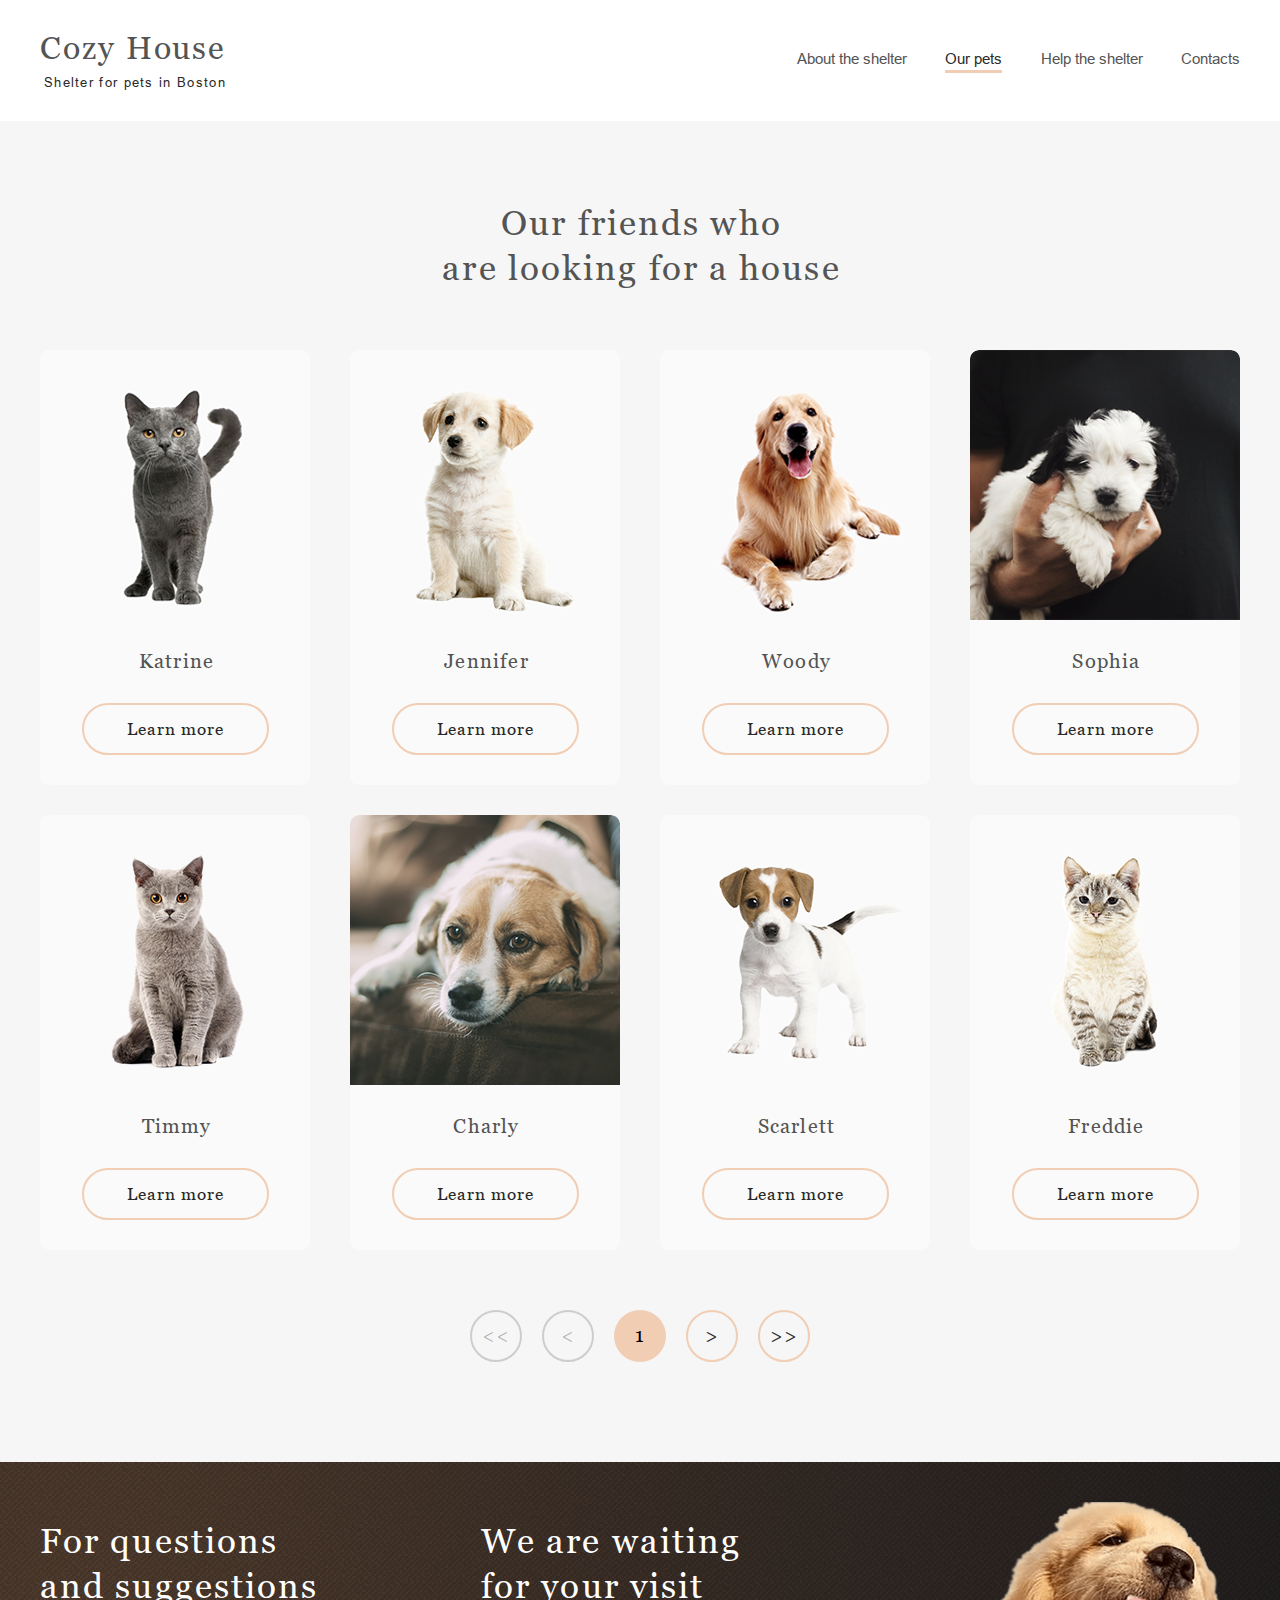
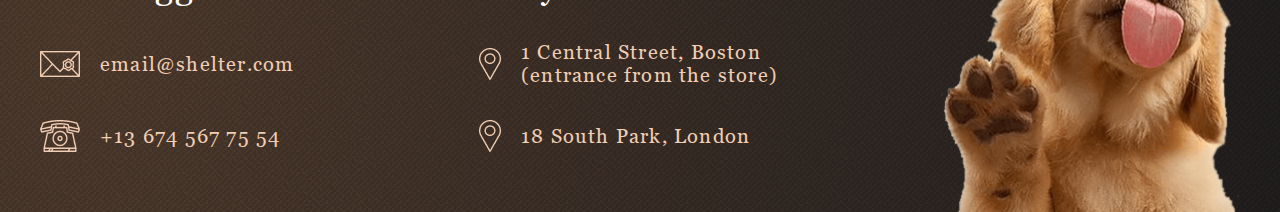
==== shelter/pages/pets/index.html @ de9f0072 "feat: add responsive styles for pets + pixel-perfect" ====
<!DOCTYPE html>
<html lang="en">
<head>
    <meta charset="UTF-8">    
    <meta name="viewport" content="width=device-width, initial-scale=1.0">
    <title>Cozy House</title>
    <link rel="stylesheet" href="reset.css">
    <link rel="stylesheet" href="style.css">
</head>
<body>    
    <header>
        <div class="logo" id="start-screen nonshow">
            <h1><a href="../main/index.html">Cozy House</a></h1>
            <div class="subtitle">Shelter for pets in Boston</div>
        </div>
        <nav id="navigation-bar" class="header-navigation">
            <div class="navigation-header">
                <div id="logo" class="logo nonshow" id="start-screen">
                    <h1><a href="../main/index.html">Cozy House</a></h1>
                    <div class="subtitle">Shelter for pets in Boston</div>
                </div>
                <div class="burger" onclick="burgerNavigation(this)">
                    <div class="line"></div>
                    <div class="line"></div>
                    <div class="line"></div>
                </div>
            </div>
            <ul id="navigation" class="navigation">
                <li><a href="../main/index.html">About the shelter</a></li>
                <li><a href="#our-pets" class="active">Our pets</a></li>
                <li><a href="../main/index.html#help">Help the shelter</a></li>
                <li><a href="#contacts">Contacts</a></li>
            </ul>
        </nav>
    </header>
    <main>
        <h2>Our friends who <br>are looking for a house</h2>
        <div class="pets-conteiner">
            <div class="cards-container">
                <figure class="card">
                    <img src="../../assets/images/pets/pets-katrine.png" alt="katrine">
                    <figcaption>Katrine</figcaption>
                    <button class="button_secondary">Learn more</button>
                </figure>
                <figure class="card">
                    <img src="../../assets/images/pets/pets-jennifer.png" alt="jennifer">
                    <figcaption>Jennifer</figcaption>
                    <button class="button_secondary">Learn more</button>
                </figure>
                <figure class="card">
                    <img src="../../assets/images/pets/pets-woody.png" alt="woody">
                    <figcaption>Woody</figcaption>
                    <button class="button_secondary">Learn more</button>
                </figure>
                <figure class="card">
                    <img src="../../assets/images/pets/pets-sophia.png" alt="sophia">
                    <figcaption>Sophia</figcaption>
                    <button class="button_secondary">Learn more</button>
                </figure>
                <figure class="card">
                    <img src="../../assets/images/pets/pets-timmy.png" alt="timmy">
                    <figcaption>Timmy</figcaption>
                    <button class="button_secondary">Learn more</button>
                </figure>
                <figure class="card">
                    <img src="../../assets/images/pets/pets-charly.png" alt="charly">
                    <figcaption>Charly</figcaption>
                    <button class="button_secondary">Learn more</button>
                </figure>
                <figure class="card">
                    <img src="../../assets/images/pets/pets-scarlet.png" alt="scarlett">
                    <figcaption>Scarlett</figcaption>
                    <button class="button_secondary">Learn more</button>
                </figure>
                <figure class="card">
                    <img src="../../assets/images/pets/pets-freddie.png" alt="freddie">
                    <figcaption>Freddie</figcaption>
                    <button class="button_secondary">Learn more</button>
                </figure>
            </div>
            <nav class="pets-navigation">
                <button class="button_navigator_inactive" disabled>&lt;&lt;</button>
                <button class="button_navigator_inactive" disabled>&lt;</button>
                <button class="button_navigator_active" >1</button>
                <button class="button_navigator">&gt;</button>
                <button class="button_navigator">&gt;&gt;</button>
            </nav>

        </div>      
    </main>
    <footer>
        <div class="footer-content" id="contacts">
            <div class="footer-content-info">
                <section class="contacts">
                    <h3>For questions and suggestions</h3>
                    <div><a href="mailto:insertemailhere@xyz.com" class="mail">
                            <img src="../../assets/icons/icon-email.png" alt="email">
                            <p>email@shelter.com</p>
                        </a>
                    </div>
                    <div><a href="tel: +136745677554" class="phone">
                            <img src="../../assets/icons/icon-phone.png" alt="phone">
                            <p>+13 674 567 75 54</p>
                        </a>
                    </div>
                </section>
                <section class="location">
                    <h3>We are waiting for your visit</h3>
                    <div><a href="https://www.google.com/maps/place/1+Central+St,
                                        +Boston,+MA+02109,+%D0%A1%D0%A8%D0%90/@42.3585519,-71.056915,
                                        17z/data=!3m1!4b1!4m5!3m4!1s0x89e370868bc2ce7b:0x82fa7db94f5fea9e!8m2!3d42.
                                        3585519!4d-71.0547263" class="boston" target="_blank">
                            <img src="../../assets/icons/icon-marker.png" alt="boston">
                            <p>1 Central Street, Boston (entrance from the store)</p>
                        </a>
                    </div>
                    <div><a href="https://www.google.com/maps/place/South+Park+Court,+18+S+Park+Rd,
                                        +London+SW19+8TD,+%D0%92%D0%B5%D0%BB%D0%B8%D0%BA%D0%BE%D0%B1%D1%80%D0%B8%D1
                                        %82%D0%B0%D0%BD%D0%B8%D1%8F/@51.4202685,-0.2023686,17z/data=!3m1!4b1!4m5!
                                        3m4!1s0x487608baa7401b31:0x18e66d9fcd2f7d77!8m2!3d51.4202685!4d-0.2001799"
                            class="london" target="_blank">
                            <img src="../../assets/icons/icon-marker.png" alt="phone">
                            <p>18 South Park, London</p>
                        </a>
                    </div>
                </section>
            </div>
            <img class="footer-dog" src="../../assets/images/footer-puppy.png" alt="footer-puppy">
        </div>
    </footer>
    <script src="../main/script.js"></script>
</body>
</html>
---- shelter/pages/pets/style.css ----
@font-face {
  font-family: Arial;
  src: url(../../assets/fonts/arial.woff), format("woff");
  font-style: normal;
}
@font-face {
  font-family: Georgia;
  src: url(../../assets/fonts/georgia.woff), format("woff");
  font-style: normal;
}
html {
  height: 100%;
}

body {
  max-width: 1280px;
  margin: 0 auto;
  height: 100%;
}

header {
  height: 120px;
  width: 1280px;
  padding: 29px 40px 32px;
  display: flex;
  position: fixed;
  background: white;
  margin: 0 auto;
  width: 1200px;
  height: 60px;
}
header .burger {
  display: none;
}

.header-content {
  height: 60px;
  display: flex;
  margin: 0 auto;
  width: 1200px;
  align-items: center;
}

.logo {
  padding-top: 2px;
  padding-right: 47.1%;
  width: 16%;
}

h1 a {
  font: 400 2em "Georgia";
  line-height: 110%;
  letter-spacing: 0.06em;
  text-decoration: none;
  color: #545454;
}
h1 a:hover {
  color: #f1cdb3;
}

.subtitle {
  font: 400 0.815em "Arial";
  line-height: 15px;
  letter-spacing: 0.1em;
  padding: 0.7em 0 0px 0.3em;
  color: #292929;
}

nav.header-navigation {
  width: 27.7em;
  padding-top: 1.8%;
}
nav.header-navigation ul {
  display: flex;
  list-style-type: none;
  justify-content: space-between;
  font: 400 15px "Arial";
  line-height: 1;
  letter-spacing: 1;
  padding: 0;
}
nav.header-navigation a {
  color: #545454;
  text-decoration: none;
}
nav.header-navigation a:hover {
  color: #292929;
}
nav.header-navigation a.active {
  color: #292929;
  border-bottom: 3px #f1cdb3 solid;
  padding-bottom: 3px;
}

main {
  padding-top: 7.5em;
  background: #f6f6f6;
  text-align: center;
}

h2 {
  padding: 2.31em 0 1.7em;
  color: #545454;
  font: 400 2.189em "Georgia";
  line-height: 130%;
  letter-spacing: 0.06em;
  margin: 0 auto;
  width: 1200px;
  padding-left: 3px;
  line-height: 1.28;
}

.pets-conteiner {
  margin: 0 auto;
  width: 1200px;
}

.cards-container {
  flex-wrap: wrap;
  display: flex;
  gap: 30px 40px;
}
.cards-container .card {
  height: 435px;
  width: 270px;
  background-color: #fafafa;
  border-radius: 9px;
}
.cards-container .card:hover {
  background-color: white;
  cursor: pointer;
  box-shadow: 0px 2px 35px 14px rgba(13, 13, 13, 0.04);
}
.cards-container .card:hover button {
  background-color: #fddcc4;
  border: none;
  cursor: pointer;
}
.cards-container .card figcaption {
  color: #545454;
  margin: 26px 0 30px 3px;
  font: 400 20px "Georgia";
  line-height: 23px;
  letter-spacing: 0.06em;
}
.cards-container .card img {
  border-radius: 9px 9px 0px 0px;
}
.cards-container .card .button_secondary {
  color: #292929;
  align-items: center;
  border-radius: 100px;
  background-color: #fafafa;
  border: 2px solid #f1cdb3;
  width: 187px;
  height: 52px;
  font: 400 17px "Georgia";
  line-height: 130%;
  letter-spacing: 0.06em;
  background-color: #fafafa;
  margin-bottom: 30px;
  padding: 0 0 1px 1px;
}

.pets-navigation {
  padding: 3.73em 0 6.25em;
  margin: 0 auto;
  width: 1200px;
  width: 340px;
  display: flex;
  justify-content: space-between;
}
.pets-navigation button {
  background: #f6f6f6;
  border-radius: 100px;
  width: 52px;
  height: 52px;
  font: 400 20px "Georgia";
  line-height: 115%;
  letter-spacing: 0.06em;
}
.pets-navigation .button_navigator_inactive {
  border: 2px solid #cdcdcd;
}
.pets-navigation .button_navigator_active {
  background: #f1cdb3;
  border: none;
}
.pets-navigation .button_navigator {
  border: 2px solid #f1cdb3;
  color: #292929;
  cursor: pointer;
}
.pets-navigation .button_navigator:hover {
  background: #fddcc4;
  border: none;
}

footer {
  background: url(../../assets/images/noise_transparent@2x.png), radial-gradient(110.67% 538.64% at 5.73% 50%, #513d2f 0%, #1a1a1c 100%), #211f20;
  padding-top: 40px;
  box-sizing: border-box;
}

.footer-content {
  display: flex;
  margin: 0 auto;
  width: 1200px;
  justify-content: space-between;
}

.footer-content-info {
  width: 60%;
  display: flex;
  justify-content: space-between;
}

.contacts,
.location {
  width: 279px;
}
.contacts h3,
.location h3 {
  font: 400 35px "Georgia";
  line-height: 130%;
  letter-spacing: 0.06em;
  color: white;
  padding-top: 17px;
  line-height: 1.28;
}
.contacts a,
.location a {
  font: 400 20px "Georgia";
  line-height: 115%;
  letter-spacing: 0.06em;
  color: #f1cdb3;
  display: flex;
  padding-top: 40px;
  width: 251px;
  height: 32px;
  align-items: center;
  text-decoration: none;
}
.contacts .boston,
.contacts .london,
.location .boston,
.location .london {
  width: 305px;
}
.contacts img,
.location img {
  margin-right: 20px;
}

.location {
  margin-left: -20px;
}
.location div {
  margin-left: -2px;
}

/*********************************************************************************
******************************************media***********************************

**************768px************/
@media (min-width: 768px) and (max-width: 1279px) {
  body {
    width: 100%;
    max-width: 1279px;
  }

  header {
    padding: 29px 30px 32px;
    justify-content: space-between;
    width: 100%;
    height: 120px;
    box-sizing: border-box;
  }

  .logo {
    width: 187px;
    padding-right: 0;
  }

  nav.header-navigation {
    width: 62.7%;
    padding-top: 22px;
  }

  .start-screen-content {
    display: block;
    width: 100%;
    text-align: right;
    box-sizing: border-box;
  }
  .start-screen-content .start-screen-content-box {
    text-align: center;
  }
  .start-screen-content .start-screen-content-w768 {
    text-align: left;
  }
  .start-screen-content div {
    width: 460px;
    margin: 0 auto;
    padding: 0;
    text-align: center;
  }
  .start-screen-content img {
    width: 72.5vw;
    margin: 0 0 -5px 0;
    padding: 0 4% 0 0;
  }
  .start-screen-content button.make-a-friend {
    width: 207px;
    height: 52px;
    margin-bottom: 100px;
  }

  .start-screen-content-w768 {
    text-align: left;
  }

  main {
    padding-top: 120px;
    width: 100%;
  }
  main h2 {
    padding: 81px 0 0 1px;
    font-size: 35px;
    width: 100%;
    box-sizing: border-box;
  }

  .pets-conteiner {
    width: 100%;
  }

  .cards-container {
    flex-wrap: wrap;
    display: flex;
    width: 580px;
    justify-content: space-evenly;
    height: 1395px;
    padding-top: 29px;
    overflow: hidden;
    margin: 0 auto;
    gap: 0;
    justify-content: space-between;
  }
  .cards-container .card {
    margin-bottom: 30px;
  }

  .pets-navigation {
    padding: 10px 0 76px;
  }

  /*****************footer**************/
  footer {
    padding-top: 14px;
  }

  .footer-content {
    width: 100%;
    display: block;
    text-align: center;
  }

  .footer-content-info {
    margin: 0 auto;
    width: 640px;
    display: flex;
    justify-content: space-between;
    text-align: left;
  }

  .contacts,
.location {
    width: 300px;
  }

  .footer-dog {
    width: 39%;
    margin: 65px 0 -4px;
  }
}
/*******************************320px***********************/
@media (max-width: 767px) {
  /***************heder*************/
  body {
    width: 100%;
  }

  header {
    justify-content: space-between;
    height: 120px;
    width: 100%;
    max-width: 767px;
    box-sizing: border-box;
    padding: 30px 50px 30px 3%;
  }
  header .burger {
    display: block;
    transition: 0.5s;
    margin: 6px 0px 0 -5px;
  }
  header .line {
    border-bottom: 2px solid black;
    height: 10px;
    width: 30px;
    box-sizing: border-box;
  }
  header .logo {
    width: 186px;
    padding-right: 0;
  }
  header .header-navigation {
    width: 31px;
  }
  header .header-navigation .navigation {
    flex-direction: column;
    display: none;
  }

  .start-screen-content {
    display: block;
    width: auto;
    text-align: right;
    box-sizing: border-box;
    margin: 0 6%;
  }
  .start-screen-content .start-screen-content-box {
    text-align: center;
    width: auto;
  }
  .start-screen-content .start-screen-content-w768 {
    text-align: center;
    width: auto;
  }
  .start-screen-content .start-screen-content-w768 p {
    width: auto;
    max-width: 460px;
    min-width: 300px;
    margin: 42px auto;
  }
  .start-screen-content .start-screen-content-w768 h2 {
    font-size: 25px;
    width: 205px;
    margin: 0 auto;
  }
  .start-screen-content div {
    width: 460px;
    margin: 0 auto;
    padding: 0;
    text-align: center;
  }
  .start-screen-content img {
    width: 72.5vw;
    margin: 0 0 -5px 0;
    padding: 0 4% 0 0;
  }
  .start-screen-content button.make-a-friend {
    width: 207px;
    height: 52px;
    margin-bottom: 100px;
  }

  .start-screen-content-w768 {
    text-align: center;
  }

  main {
    padding-top: 120px;
    width: 100%;
  }

  h2 {
    padding: 42px 0 0 0;
    font-size: 35px;
    width: 100%;
    font-size: 25px;
  }

  .pets-conteiner {
    width: 100%;
  }

  .cards-container {
    flex-wrap: wrap;
    display: flex;
    min-width: 300px;
    max-width: 500px;
    justify-content: space-evenly;
    height: 1395px;
    padding-top: 30px;
    overflow: hidden;
    margin: 0 auto;
    padding-top: 42px;
    gap: 0;
  }
  .cards-container .card {
    margin-bottom: 30px;
  }

  .pets-navigation {
    padding: 12px 0 42px;
    width: 300px;
  }

  /*****************footer**************/
  footer {
    padding-top: 30px;
  }

  .footer-content {
    width: auto;
    display: block;
    text-align: center;
  }

  .footer-content-info {
    width: auto;
    margin: 0 auto;
    display: flex;
    flex-direction: column;
    text-align: left;
    padding: 0px 3.6%;
  }

  .contacts,
.location {
    width: auto;
    margin: 0 auto 40px;
  }
  .contacts a,
.location a {
    margin: 0 auto;
  }
  .contacts h3,
.location h3 {
    font-size: 25px;
    text-align: center;
    padding: 0;
    width: auto;
  }

  .contacts .phone img {
    padding-left: 5px;
  }

  .location h3 {
    width: 97%;
    padding-left: 2px;
  }

  .location a {
    padding-top: 46px;
  }

  .footer-dog {
    width: 82%;
    margin-bottom: -4px;
    max-width: 300px;
  }
}
/*********************************************************/
.header-navigation ul.nonshow,
.header-navigation div.nonshow {
  display: none;
}

header .change {
  background-color: #292929;
  width: 320px;
  height: 823px;
  position: absolute;
  top: 0px;
  right: 0px;
  padding: 0;
}
header .change .navigation-header {
  display: flex;
  justify-content: space-between;
  margin: 31px 54px 158px 10px;
}
header .change .navigation-header .subtitle {
  color: white;
}
header .change .navigation-header a {
  color: #f1cdb3;
}
header .change .navigation-header a:hover {
  color: #fafafa;
}
header .change .burger {
  margin: -4px 14px 0 0;
  transition: 0.5s;
}
header .change .burger .line {
  border-bottom: 2px solid #f1cdb3;
}
header .change ul li {
  font: 400 32px "Arial";
  line-height: 160%;
  letter-spacing: 0;
  margin: 0 auto 40px;
  text-align: center;
}
header .change ul li a {
  color: #cdcdcd;
}
header .change ul li a:hover {
  color: #fafafa;
}
header .change ul li .active {
  color: #fafafa;
}

.rotate {
  transform: rotate(90deg);
}

/*# sourceMappingURL=style.css.map */
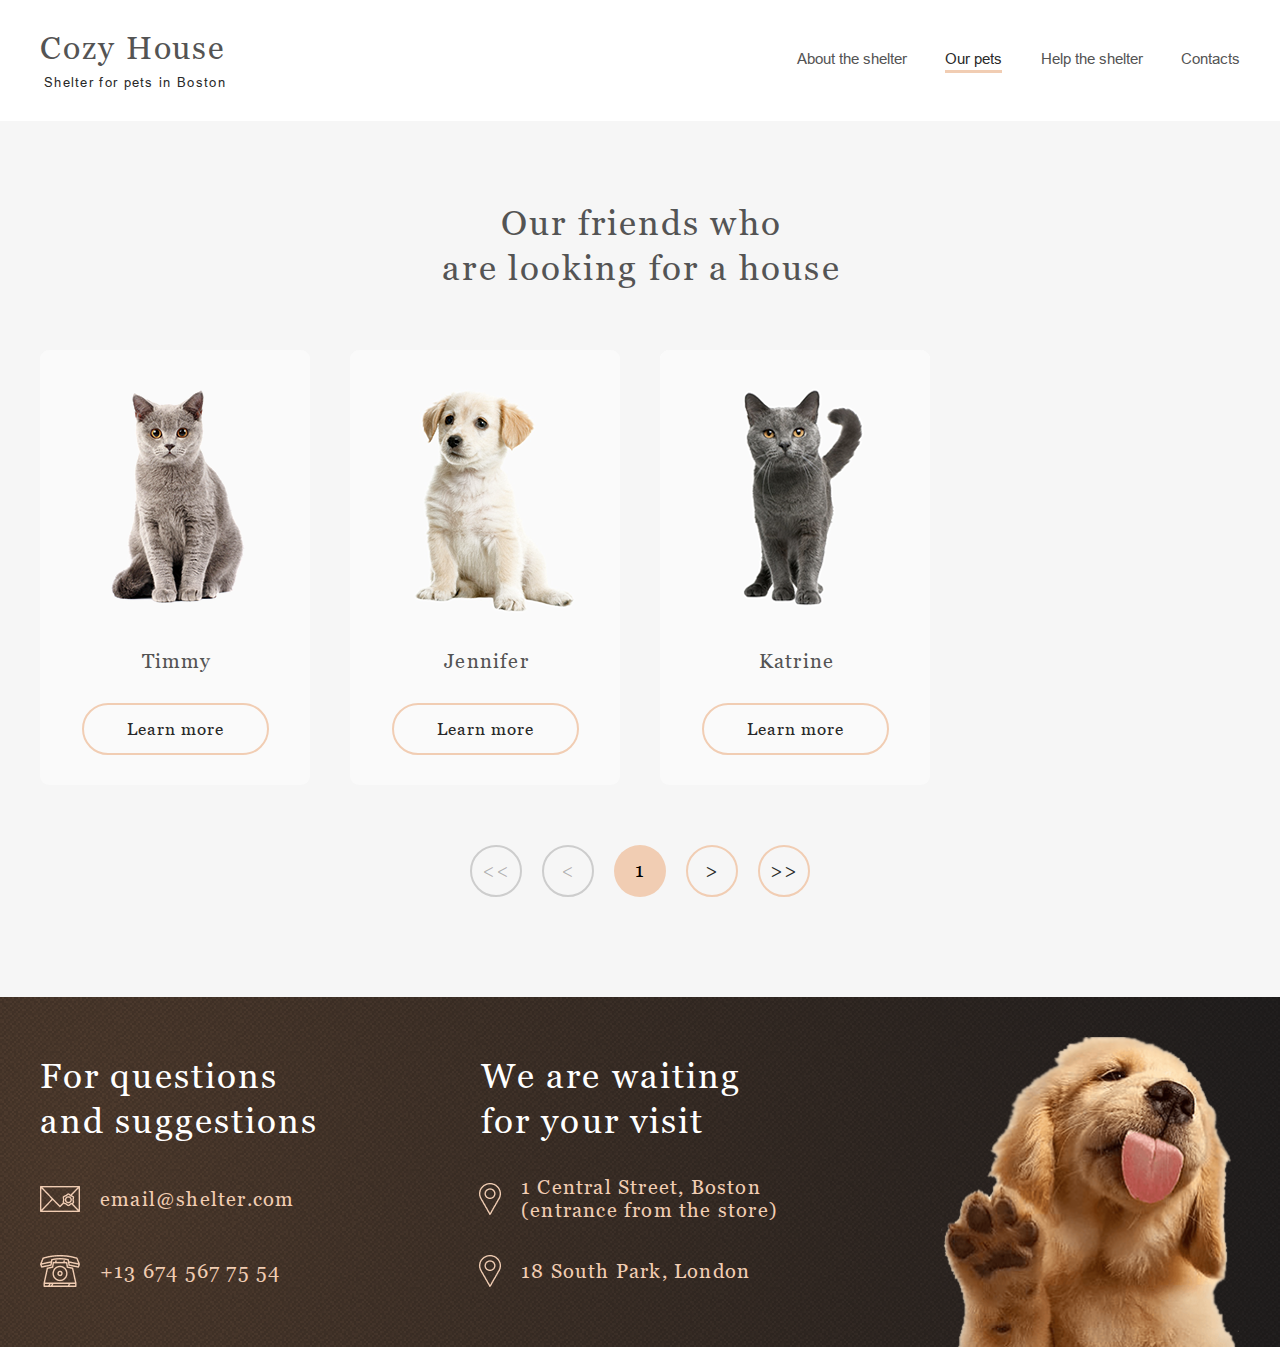
==== commit 41934198: "feat: popup in pets + add cards structure" ====
--- a/shelter/pages/pets/index.html
+++ b/shelter/pages/pets/index.html
@@ -7,127 +7,156 @@
     <link rel="stylesheet" href="reset.css">
     <link rel="stylesheet" href="style.css">
 </head>
-<body>    
-    <header>
-        <div class="logo" id="start-screen nonshow">
-            <h1><a href="../main/index.html">Cozy House</a></h1>
-            <div class="subtitle">Shelter for pets in Boston</div>
-        </div>
-        <nav id="navigation-bar" class="header-navigation">
-            <div class="navigation-header">
-                <div id="logo" class="logo nonshow" id="start-screen">
-                    <h1><a href="../main/index.html">Cozy House</a></h1>
-                    <div class="subtitle">Shelter for pets in Boston</div>
+<body>   
+    <div class="wrapper">
+        <header>
+            <div class="logo" id="start-screen nonshow">
+                <h1><a href="../main/index.html">Cozy House</a></h1>
+                <div class="subtitle">Shelter for pets in Boston</div>
+            </div>
+            <div class="burger" onclick="burgerNavigation(this)" id="burger">
+                <div class="line"></div>
+                <div class="line"></div>
+                <div class="line"></div>
+            </div>
+            <nav id="navigation-bar" class="header-navigation">
+                <div class="navigation-header">
+                    <div id="logo" class="logo nonshow" id="start-screen">
+                        <h1><a href="#start-screen">Cozy House</a></h1>
+                        <div class="subtitle">Shelter for pets in Boston</div>
+                    </div>
                 </div>
-                <div class="burger" onclick="burgerNavigation(this)">
-                    <div class="line"></div>
-                    <div class="line"></div>
-                    <div class="line"></div>
+                <ul id="navigation" class="navigation">
+                    <li><a href="../main/index.html">About the shelter</a></li>
+                    <li><a href="#our-pets" class="active" id="ourPets">Our pets</a></li>
+                    <li><a href="../main/index.html#help" id="helpNav">Help the shelter</a></li>
+                    <li><a href="#contacts" id="contactsNav">Contacts</a></li>
+                </ul>
+            </nav>
+        </header>
+        <main>
+            <h2>Our friends who <br>are looking for a house</h2>
+            <div class="pets-conteiner">
+                <div class="cards-container" id="cards">
+                    <!-- <figure class="card">
+                        <img src="../../assets/images/pets/pets-katrine.png" alt="katrine">
+                        <figcaption>Katrine</figcaption>
+                        <button class="button_secondary">Learn more</button>
+                    </figure>
+                    <figure class="card">
+                        <img src="../../assets/images/pets/pets-jennifer.png" alt="jennifer">
+                        <figcaption>Jennifer</figcaption>
+                        <button class="button_secondary">Learn more</button>
+                    </figure>
+                    <figure class="card">
+                        <img src="../../assets/images/pets/pets-woody.png" alt="woody">
+                        <figcaption>Woody</figcaption>
+                        <button class="button_secondary">Learn more</button>
+                    </figure>
+                    <figure class="card">
+                        <img src="../../assets/images/pets/pets-sophia.png" alt="sophia">
+                        <figcaption>Sophia</figcaption>
+                        <button class="button_secondary">Learn more</button>
+                    </figure>
+                    <figure class="card">
+                        <img src="../../assets/images/pets/pets-timmy.png" alt="timmy">
+                        <figcaption>Timmy</figcaption>
+                        <button class="button_secondary">Learn more</button>
+                    </figure>
+                    <figure class="card">
+                        <img src="../../assets/images/pets/pets-charly.png" alt="charly">
+                        <figcaption>Charly</figcaption>
+                        <button class="button_secondary">Learn more</button>
+                    </figure>
+                    <figure class="card">
+                        <img src="../../assets/images/pets/pets-scarlet.png" alt="scarlett">
+                        <figcaption>Scarlett</figcaption>
+                        <button class="button_secondary">Learn more</button>
+                    </figure>
+                    <figure class="card">
+                        <img src="../../assets/images/pets/pets-freddie.png" alt="freddie">
+                        <figcaption>Freddie</figcaption>
+                        <button class="button_secondary">Learn more</button>
+                    </figure> -->
+                </div>
+                <nav class="pets-navigation">
+                    <button class="button_navigator_inactive" disabled>&lt;&lt;</button>
+                    <button class="button_navigator_inactive" disabled>&lt;</button>
+                    <button class="button_navigator_active">1</button>
+                    <button class="button_navigator">&gt;</button>
+                    <button class="button_navigator">&gt;&gt;</button>
+                </nav>        
+            </div>
+        </main>
+        <footer>
+            <div class="footer-content" id="contacts">
+                <div class="footer-content-info">
+                    <section class="contacts">
+                        <h3>For questions and suggestions</h3>
+                        <div><a href="mailto:insertemailhere@xyz.com" class="mail">
+                                <img src="../../assets/icons/icon-email.png" alt="email">
+                                <p>email@shelter.com</p>
+                            </a>
+                        </div>
+                        <div><a href="tel: +136745677554" class="phone">
+                                <img src="../../assets/icons/icon-phone.png" alt="phone">
+                                <p>+13 674 567 75 54</p>
+                            </a>
+                        </div>
+                    </section>
+                    <section class="location">
+                        <h3>We are waiting for your visit</h3>
+                        <div><a href="https://www.google.com/maps/place/1+Central+St,
+                                                +Boston,+MA+02109,+%D0%A1%D0%A8%D0%90/@42.3585519,-71.056915,
+                                                17z/data=!3m1!4b1!4m5!3m4!1s0x89e370868bc2ce7b:0x82fa7db94f5fea9e!8m2!3d42.
+                                                3585519!4d-71.0547263" class="boston" target="_blank">
+                                <img src="../../assets/icons/icon-marker.png" alt="boston">
+                                <p>1 Central Street, Boston (entrance from the store)</p>
+                            </a>
+                        </div>
+                        <div><a href="https://www.google.com/maps/place/South+Park+Court,+18+S+Park+Rd,
+                                                +London+SW19+8TD,+%D0%92%D0%B5%D0%BB%D0%B8%D0%BA%D0%BE%D0%B1%D1%80%D0%B8%D1
+                                                %82%D0%B0%D0%BD%D0%B8%D1%8F/@51.4202685,-0.2023686,17z/data=!3m1!4b1!4m5!
+                                                3m4!1s0x487608baa7401b31:0x18e66d9fcd2f7d77!8m2!3d51.4202685!4d-0.2001799"
+                                class="london" target="_blank">
+                                <img src="../../assets/icons/icon-marker.png" alt="phone">
+                                <p>18 South Park, London</p>
+                            </a>
+                        </div>
+                    </section>
+                </div>
+                <img class="footer-dog" src="../../assets/images/footer-puppy.png" alt="footer-puppy">
+            </div>
+        </footer>
+        <div class="popup-background nonshow" id="popup-background"></div>
+        <div id="popap" class="popap nonshow">
+            <div class="popap-body">
+                <button class="close-popap" type="button" id="close-popap"><img src="../../assets/icons/close.png"
+                        alt="x"></button>
+                <div class="popap-content" id="popap-content">
+                    <img src="../../assets/images/pets/pets-jennifer.png" alt="charly">
+                    <div class="popap-pets-content">
+                        <h3>Jennifer</h3>
+                        <h4><span class="type">Dog</span> - <span class="breed"> - Labrador</span></h4>
+                        <p>Jennifer is a sweet 2 months old Labrador that is patiently
+                            waiting to find a new forever home. This girl really enjoys
+                            being able to go outside to run and play, but won't hesitate to
+                            play up a storm in the house if she has all of her
+                            favorite toys.</p>
+                        <ul class="pets-discriptions">
+                            <li><span><b>Age:</b> <span class="age">2 months</span></span></li>
+                            <li><span><b>Inoculations:</b> <span class="inoculations">none</span></span></li>
+                            <li><span><b>Diseases:</b> <span class="diseases">none</span></span></li>
+                            <li><span><b>Parasites:</b> <span class="parasites">none</span></span></li>
+                        </ul>
+                    </div>
                 </div>
             </div>
-            <ul id="navigation" class="navigation">
-                <li><a href="../main/index.html">About the shelter</a></li>
-                <li><a href="#our-pets" class="active">Our pets</a></li>
-                <li><a href="../main/index.html#help">Help the shelter</a></li>
-                <li><a href="#contacts">Contacts</a></li>
-            </ul>
-        </nav>
-    </header>
-    <main>
-        <h2>Our friends who <br>are looking for a house</h2>
-        <div class="pets-conteiner">
-            <div class="cards-container">
-                <figure class="card">
-                    <img src="../../assets/images/pets/pets-katrine.png" alt="katrine">
-                    <figcaption>Katrine</figcaption>
-                    <button class="button_secondary">Learn more</button>
-                </figure>
-                <figure class="card">
-                    <img src="../../assets/images/pets/pets-jennifer.png" alt="jennifer">
-                    <figcaption>Jennifer</figcaption>
-                    <button class="button_secondary">Learn more</button>
-                </figure>
-                <figure class="card">
-                    <img src="../../assets/images/pets/pets-woody.png" alt="woody">
-                    <figcaption>Woody</figcaption>
-                    <button class="button_secondary">Learn more</button>
-                </figure>
-                <figure class="card">
-                    <img src="../../assets/images/pets/pets-sophia.png" alt="sophia">
-                    <figcaption>Sophia</figcaption>
-                    <button class="button_secondary">Learn more</button>
-                </figure>
-                <figure class="card">
-                    <img src="../../assets/images/pets/pets-timmy.png" alt="timmy">
-                    <figcaption>Timmy</figcaption>
-                    <button class="button_secondary">Learn more</button>
-                </figure>
-                <figure class="card">
-                    <img src="../../assets/images/pets/pets-charly.png" alt="charly">
-                    <figcaption>Charly</figcaption>
-                    <button class="button_secondary">Learn more</button>
-                </figure>
-                <figure class="card">
-                    <img src="../../assets/images/pets/pets-scarlet.png" alt="scarlett">
-                    <figcaption>Scarlett</figcaption>
-                    <button class="button_secondary">Learn more</button>
-                </figure>
-                <figure class="card">
-                    <img src="../../assets/images/pets/pets-freddie.png" alt="freddie">
-                    <figcaption>Freddie</figcaption>
-                    <button class="button_secondary">Learn more</button>
-                </figure>
-            </div>
-            <nav class="pets-navigation">
-                <button class="button_navigator_inactive" disabled>&lt;&lt;</button>
-                <button class="button_navigator_inactive" disabled>&lt;</button>
-                <button class="button_navigator_active" >1</button>
-                <button class="button_navigator">&gt;</button>
-                <button class="button_navigator">&gt;&gt;</button>
-            </nav>
-
-        </div>      
-    </main>
-    <footer>
-        <div class="footer-content" id="contacts">
-            <div class="footer-content-info">
-                <section class="contacts">
-                    <h3>For questions and suggestions</h3>
-                    <div><a href="mailto:insertemailhere@xyz.com" class="mail">
-                            <img src="../../assets/icons/icon-email.png" alt="email">
-                            <p>email@shelter.com</p>
-                        </a>
-                    </div>
-                    <div><a href="tel: +136745677554" class="phone">
-                            <img src="../../assets/icons/icon-phone.png" alt="phone">
-                            <p>+13 674 567 75 54</p>
-                        </a>
-                    </div>
-                </section>
-                <section class="location">
-                    <h3>We are waiting for your visit</h3>
-                    <div><a href="https://www.google.com/maps/place/1+Central+St,
-                                        +Boston,+MA+02109,+%D0%A1%D0%A8%D0%90/@42.3585519,-71.056915,
-                                        17z/data=!3m1!4b1!4m5!3m4!1s0x89e370868bc2ce7b:0x82fa7db94f5fea9e!8m2!3d42.
-                                        3585519!4d-71.0547263" class="boston" target="_blank">
-                            <img src="../../assets/icons/icon-marker.png" alt="boston">
-                            <p>1 Central Street, Boston (entrance from the store)</p>
-                        </a>
-                    </div>
-                    <div><a href="https://www.google.com/maps/place/South+Park+Court,+18+S+Park+Rd,
-                                        +London+SW19+8TD,+%D0%92%D0%B5%D0%BB%D0%B8%D0%BA%D0%BE%D0%B1%D1%80%D0%B8%D1
-                                        %82%D0%B0%D0%BD%D0%B8%D1%8F/@51.4202685,-0.2023686,17z/data=!3m1!4b1!4m5!
-                                        3m4!1s0x487608baa7401b31:0x18e66d9fcd2f7d77!8m2!3d51.4202685!4d-0.2001799"
-                            class="london" target="_blank">
-                            <img src="../../assets/icons/icon-marker.png" alt="phone">
-                            <p>18 South Park, London</p>
-                        </a>
-                    </div>
-                </section>
-            </div>
-            <img class="footer-dog" src="../../assets/images/footer-puppy.png" alt="footer-puppy">
+            <div class="popap-background" id="popap-background"></div>
         </div>
-    </footer>
-    <script src="../main/script.js"></script>
+    </div> 
+    <script src="../../js/json.js"></script>
+    <script src="../../js/burger.js"></script>    
+    <script src="../../js/pagination.js"></script>
 </body>
 </html>--- a/shelter/pages/pets/style.css
+++ b/shelter/pages/pets/style.css
@@ -12,10 +12,9 @@
   height: 100%;
 }
 
-body {
+.wrapper {
   max-width: 1280px;
   margin: 0 auto;
-  height: 100%;
 }
 
 header {
@@ -120,33 +119,33 @@
   display: flex;
   gap: 30px 40px;
 }
-.cards-container .card {
+.cards-container figure {
   height: 435px;
   width: 270px;
   background-color: #fafafa;
   border-radius: 9px;
 }
-.cards-container .card:hover {
+.cards-container figure:hover {
   background-color: white;
   cursor: pointer;
   box-shadow: 0px 2px 35px 14px rgba(13, 13, 13, 0.04);
 }
-.cards-container .card:hover button {
+.cards-container figure:hover button {
   background-color: #fddcc4;
   border: none;
   cursor: pointer;
 }
-.cards-container .card figcaption {
+.cards-container figure figcaption {
   color: #545454;
   margin: 26px 0 30px 3px;
   font: 400 20px "Georgia";
   line-height: 23px;
   letter-spacing: 0.06em;
 }
-.cards-container .card img {
+.cards-container figure img {
   border-radius: 9px 9px 0px 0px;
 }
-.cards-container .card .button_secondary {
+.cards-container figure button {
   color: #292929;
   align-items: center;
   border-radius: 100px;
@@ -402,10 +401,13 @@
   header .burger {
     display: block;
     transition: 0.5s;
-    margin: 6px 0px 0 -5px;
+    position: absolute;
+    top: 45px;
+    right: 39px;
+    z-index: 3;
   }
   header .line {
-    border-bottom: 2px solid black;
+    border-bottom: 2px solid #f1cdb3;
     height: 10px;
     width: 30px;
     box-sizing: border-box;
@@ -416,10 +418,12 @@
   }
   header .header-navigation {
     width: 31px;
+    padding-top: 11px;
   }
   header .header-navigation .navigation {
     flex-direction: column;
     display: none;
+    margin: auto;
   }
 
   .start-screen-content {
@@ -564,27 +568,63 @@
   }
 }
 /*********************************************************/
+/*******************burger**************************/
 .header-navigation ul.nonshow,
-.header-navigation div.nonshow {
+.header-navigation div.nonshow,
+.popup-background.nonshow, #popap.nonshow {
   display: none;
 }
 
+@keyframes slidein {
+  from {
+    margin-left: 100%;
+    width: 0px;
+  }
+  to {
+    margin-left: 0%;
+    width: 320px;
+  }
+}
+@keyframes slideout {
+  from {
+    margin-left: 0;
+    width: 320px;
+  }
+  to {
+    margin-left: 100%;
+    width: 0;
+  }
+}
 header .change {
   background-color: #292929;
   width: 320px;
-  height: 823px;
+  height: 100vh;
+  overflow: hidden;
   position: absolute;
+  z-index: 2;
   top: 0px;
   right: 0px;
   padding: 0;
+  animation-duration: 1s;
+  animation-name: slidein;
+  overflow: hidden;
+  white-space: nowrap;
+  display: flex;
+  flex-direction: column;
+}
+header .change .subtitle {
+  color: white;
+}
+header .change a {
+  color: #f1cdb3;
+}
+header .change a:hover {
+  color: #fafafa;
 }
 header .change .navigation-header {
   display: flex;
   justify-content: space-between;
-  margin: 31px 54px 158px 10px;
-}
-header .change .navigation-header .subtitle {
-  color: white;
+  margin: 31px 0 0 10px;
 }
 header .change .navigation-header a {
   color: #f1cdb3;
@@ -593,11 +633,11 @@
   color: #fafafa;
 }
 header .change .burger {
-  margin: -4px 14px 0 0;
+  position: absolute;
+  top: 45px;
+  right: 39px;
   transition: 0.5s;
-}
-header .change .burger .line {
-  border-bottom: 2px solid #f1cdb3;
+  z-index: 3;
 }
 header .change ul li {
   font: 400 32px "Arial";
@@ -615,9 +655,241 @@
 header .change ul li .active {
   color: #fafafa;
 }
-
-.rotate {
+header .slideout {
+  overflow: hidden;
+  background-color: #292929;
+  width: 0;
+  height: 823px;
+  position: absolute;
+  z-index: 2;
+  top: 0px;
+  right: 0px;
+  padding: 0;
+  animation-duration: 1s;
+  animation-name: slideout;
+  white-space: nowrap;
+}
+header .slideout .navigation-header {
+  display: flex;
+  justify-content: space-between;
+  margin: 31px 54px 158px 10px;
+}
+header .slideout .navigation-header a {
+  color: #f1cdb3;
+}
+header .slideout .navigation-header a:hover {
+  color: #fafafa;
+}
+header .slideout .burger {
+  position: absolute;
+  top: 45px;
+  right: 39px;
+  transition: 0.5s;
+  z-index: 3;
+}
+header .slideout ul li {
+  font: 400 32px "Arial";
+  line-height: 160%;
+  letter-spacing: 0;
+  margin: 0 auto 40px;
+  text-align: center;
+}
+header .rotate {
   transform: rotate(90deg);
 }
 
+/*************popup burger*************/
+.popup-background {
+  background: rgba(41, 41, 41, 0.6);
+  position: fixed;
+  left: 0;
+  top: 0;
+  width: 100%;
+  height: 100%;
+}
+
+/*************no-scroll*************/
+.stop-scrolling {
+  height: 100%;
+  overflow: hidden;
+}
+
+/*****************************popap***************************/
+/*************************************************************/
+#popap {
+  width: 100%;
+  height: 100%;
+  position: fixed;
+  left: 0;
+  top: 0;
+  display: flex;
+  justify-content: center;
+  align-items: center;
+}
+
+.popap-background {
+  background: rgba(41, 41, 41, 0.6);
+  height: 100%;
+  position: absolute;
+  width: 100%;
+  right: 0;
+  top: 0;
+  z-index: 0;
+}
+.popap-background:hover {
+  cursor: pointer;
+}
+.popap-background:hover .popap-body button {
+  background: #f1cdb3;
+}
+
+.close-popap {
+  width: 52px;
+  height: 52px;
+  border: 2px solid #F1CDB3;
+  box-sizing: border-box;
+  border-radius: 100px;
+  background: rgba(41, 41, 41, 0);
+  float: right;
+  margin-right: 3px;
+  padding-top: 5px;
+  z-index: 2;
+  position: relative;
+}
+.close-popap:hover {
+  background: #f1cdb3;
+}
+
+.popap-body {
+  box-sizing: border-box;
+  width: 952px;
+  height: 552px;
+  margin: 0 0 52px 45px;
+}
+.popap-body .popap-content {
+  width: 900px;
+  height: 500px;
+  box-shadow: 0px 2px 35px 14px rgba(13, 13, 13, 0.04);
+  background: #fafafa;
+  border-radius: 9px;
+  display: flex;
+  z-index: 2;
+  position: relative;
+}
+.popap-body .popap-content img {
+  border-radius: 9px 0px 0px 9px;
+  width: 500px;
+  height: 500px;
+}
+.popap-body .popap-content .popap-pets-content {
+  width: 351px;
+  height: 362px;
+  margin: 50px 20px 0 29px;
+}
+.popap-body .popap-content .popap-pets-content h3 {
+  font: 400 35px "Georgia";
+  line-height: 130%;
+  letter-spacing: 0.06em;
+  padding-bottom: 10px;
+}
+.popap-body .popap-content .popap-pets-content h4 {
+  font: 400 20px "Georgia";
+  line-height: 115%;
+  letter-spacing: 0.06em;
+  padding-bottom: 40px;
+}
+.popap-body .popap-content .popap-pets-content p {
+  font: 400 15px "Georgia";
+  line-height: 110%;
+  letter-spacing: 0.06em;
+  padding-bottom: 40px;
+}
+.popap-body .popap-content .popap-pets-content ul {
+  list-style-type: disc;
+  color: #f1cdb3;
+  margin-left: 16px;
+}
+.popap-body .popap-content .popap-pets-content ul li {
+  padding-bottom: 10px;
+  letter-spacing: 0.06em;
+}
+.popap-body .popap-content .popap-pets-content ul span {
+  color: #000000;
+}
+
+/******popap 768px************/
+@media (min-width: 768px) and (max-width: 1279px) {
+  .popap-body {
+    width: 682px;
+    height: 402px;
+    margin: 0 0 52px 52px;
+  }
+  .popap-body button {
+    margin-right: 9px;
+  }
+  .popap-body .popap-content {
+    width: 630px;
+    height: 350px;
+  }
+  .popap-body .popap-content img {
+    width: 350px;
+    height: 350px;
+  }
+  .popap-body .popap-content .popap-pets-content {
+    width: 260px;
+    height: 303px;
+    margin: 10px 9px 37px 11px;
+  }
+  .popap-body .popap-content .popap-pets-content h4,
+.popap-body .popap-content .popap-pets-content p {
+    padding-bottom: 16px;
+  }
+  .popap-body .popap-content .popap-pets-content p {
+    font-size: 13px;
+  }
+  .popap-body .popap-content .popap-pets-content ul li {
+    padding-bottom: 5px;
+    font-size: 15px;
+  }
+}
+/******popap 320px************/
+@media (max-width: 767px) {
+  .popap-body {
+    width: 271px;
+    height: auto;
+    margin: 0 0 52px 31px;
+  }
+  .popap-body button {
+    margin-right: 0;
+  }
+  .popap-body .popap-content {
+    width: 240px;
+    min-height: 341px;
+    height: 100%;
+  }
+  .popap-body .popap-content img {
+    display: none;
+  }
+  .popap-body .popap-content .popap-pets-content {
+    width: 220px;
+    height: auto;
+    margin: 10px 9px 11px;
+  }
+  .popap-body .popap-content .popap-pets-content h3,
+.popap-body .popap-content .popap-pets-content h4 {
+    text-align: center;
+  }
+  .popap-body .popap-content .popap-pets-content h4 {
+    padding-bottom: 20px;
+  }
+  .popap-body .popap-content .popap-pets-content p {
+    padding-bottom: 24px;
+    font-size: 13px;
+  }
+  .popap-body .popap-content .popap-pets-content ul li {
+    padding-bottom: 5px;
+    font-size: 15px;
+  }
+}
+
 /*# sourceMappingURL=style.css.map */
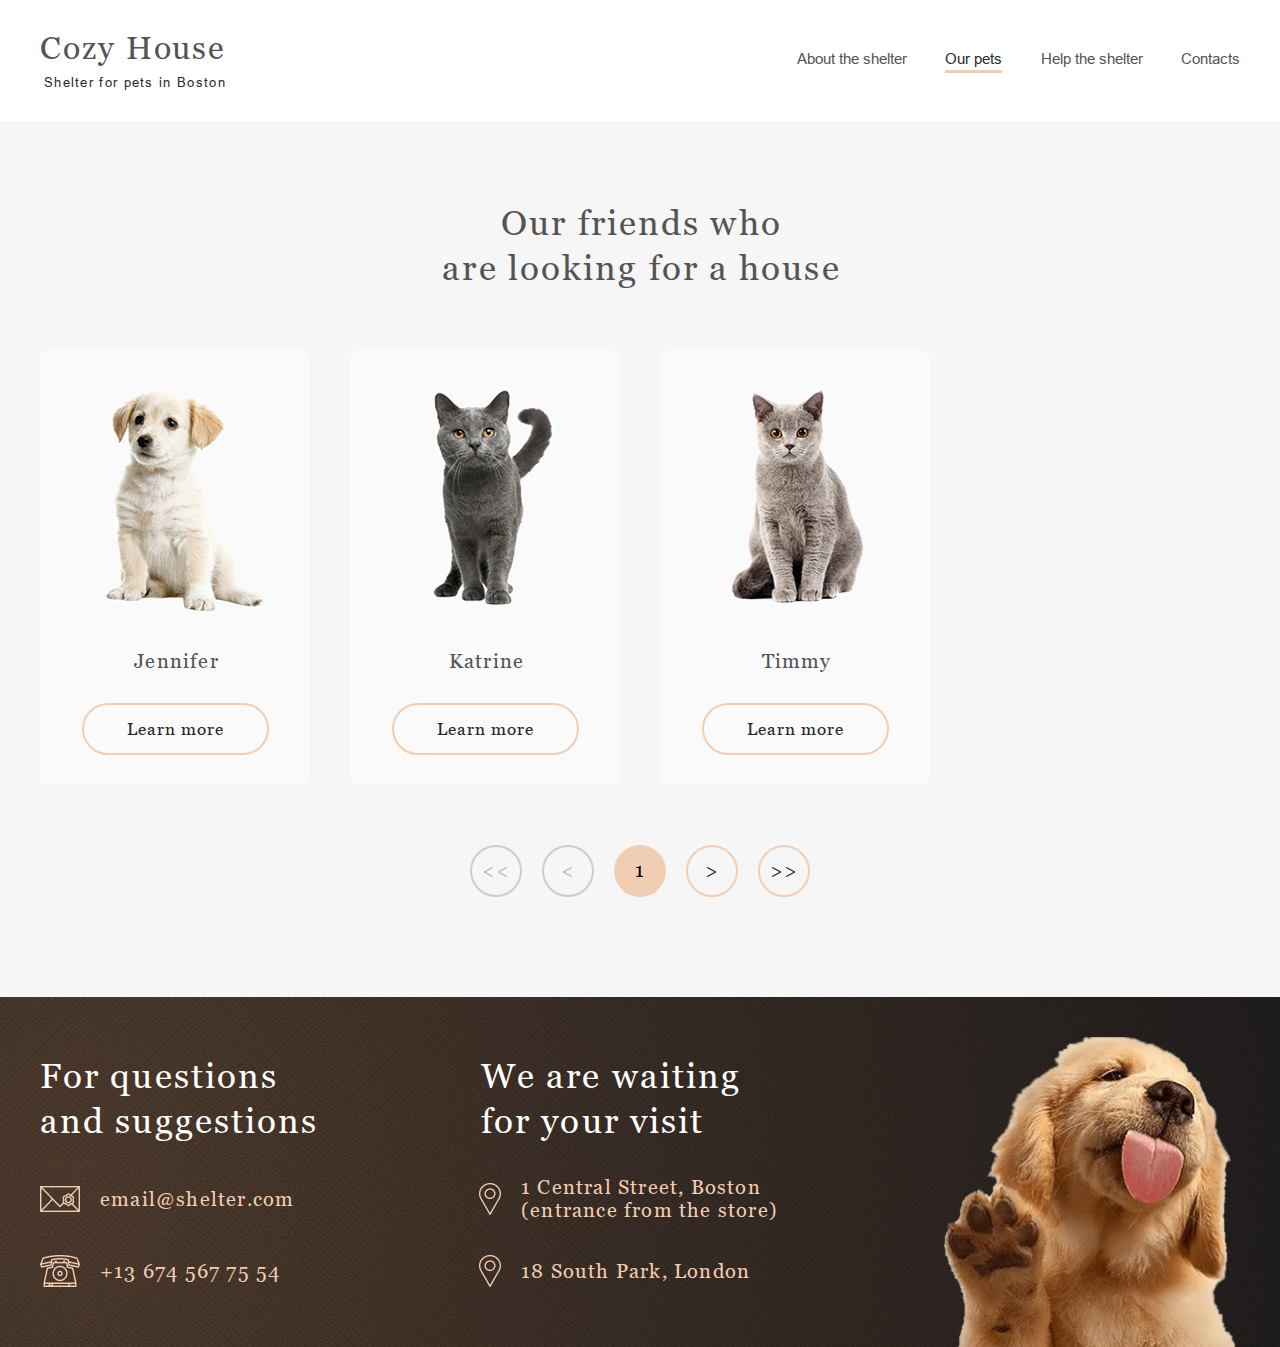
==== commit b8e58bb5: "feat: header fixed position" ====
--- a/shelter/pages/pets/index.html
+++ b/shelter/pages/pets/index.html
@@ -8,7 +8,7 @@
     <link rel="stylesheet" href="style.css">
 </head>
 <body>   
-    <div class="wrapper">
+    <div class="wrapper" id="startPets">
         <header>
             <div class="logo" id="start-screen nonshow">
                 <h1><a href="../main/index.html">Cozy House</a></h1>
@@ -28,7 +28,7 @@
                 </div>
                 <ul id="navigation" class="navigation">
                     <li><a href="../main/index.html">About the shelter</a></li>
-                    <li><a href="#our-pets" class="active" id="ourPets">Our pets</a></li>
+                    <li><a href="#startPets" class="active" id="ourPets">Our pets</a></li>
                     <li><a href="../main/index.html#help" id="helpNav">Help the shelter</a></li>
                     <li><a href="#contacts" id="contactsNav">Contacts</a></li>
                 </ul>
@@ -156,7 +156,7 @@
         </div>
     </div> 
     <script src="../../js/json.js"></script>
-    <script src="../../js/burger.js"></script>    
+    <script src="../../js/burger-pets.js"></script>    
     <script src="../../js/pagination.js"></script>
 </body>
 </html>--- a/shelter/pages/pets/style.css
+++ b/shelter/pages/pets/style.css
@@ -401,7 +401,7 @@
   header .burger {
     display: block;
     transition: 0.5s;
-    position: absolute;
+    position: fixed;
     top: 45px;
     right: 39px;
     z-index: 3;
@@ -600,7 +600,7 @@
   width: 320px;
   height: 100vh;
   overflow: hidden;
-  position: absolute;
+  position: fixed;
   z-index: 2;
   top: 0px;
   right: 0px;
@@ -633,7 +633,7 @@
   color: #fafafa;
 }
 header .change .burger {
-  position: absolute;
+  position: fixed;
   top: 45px;
   right: 39px;
   transition: 0.5s;
@@ -681,7 +681,7 @@
   color: #fafafa;
 }
 header .slideout .burger {
-  position: absolute;
+  position: fixed;
   top: 45px;
   right: 39px;
   transition: 0.5s;
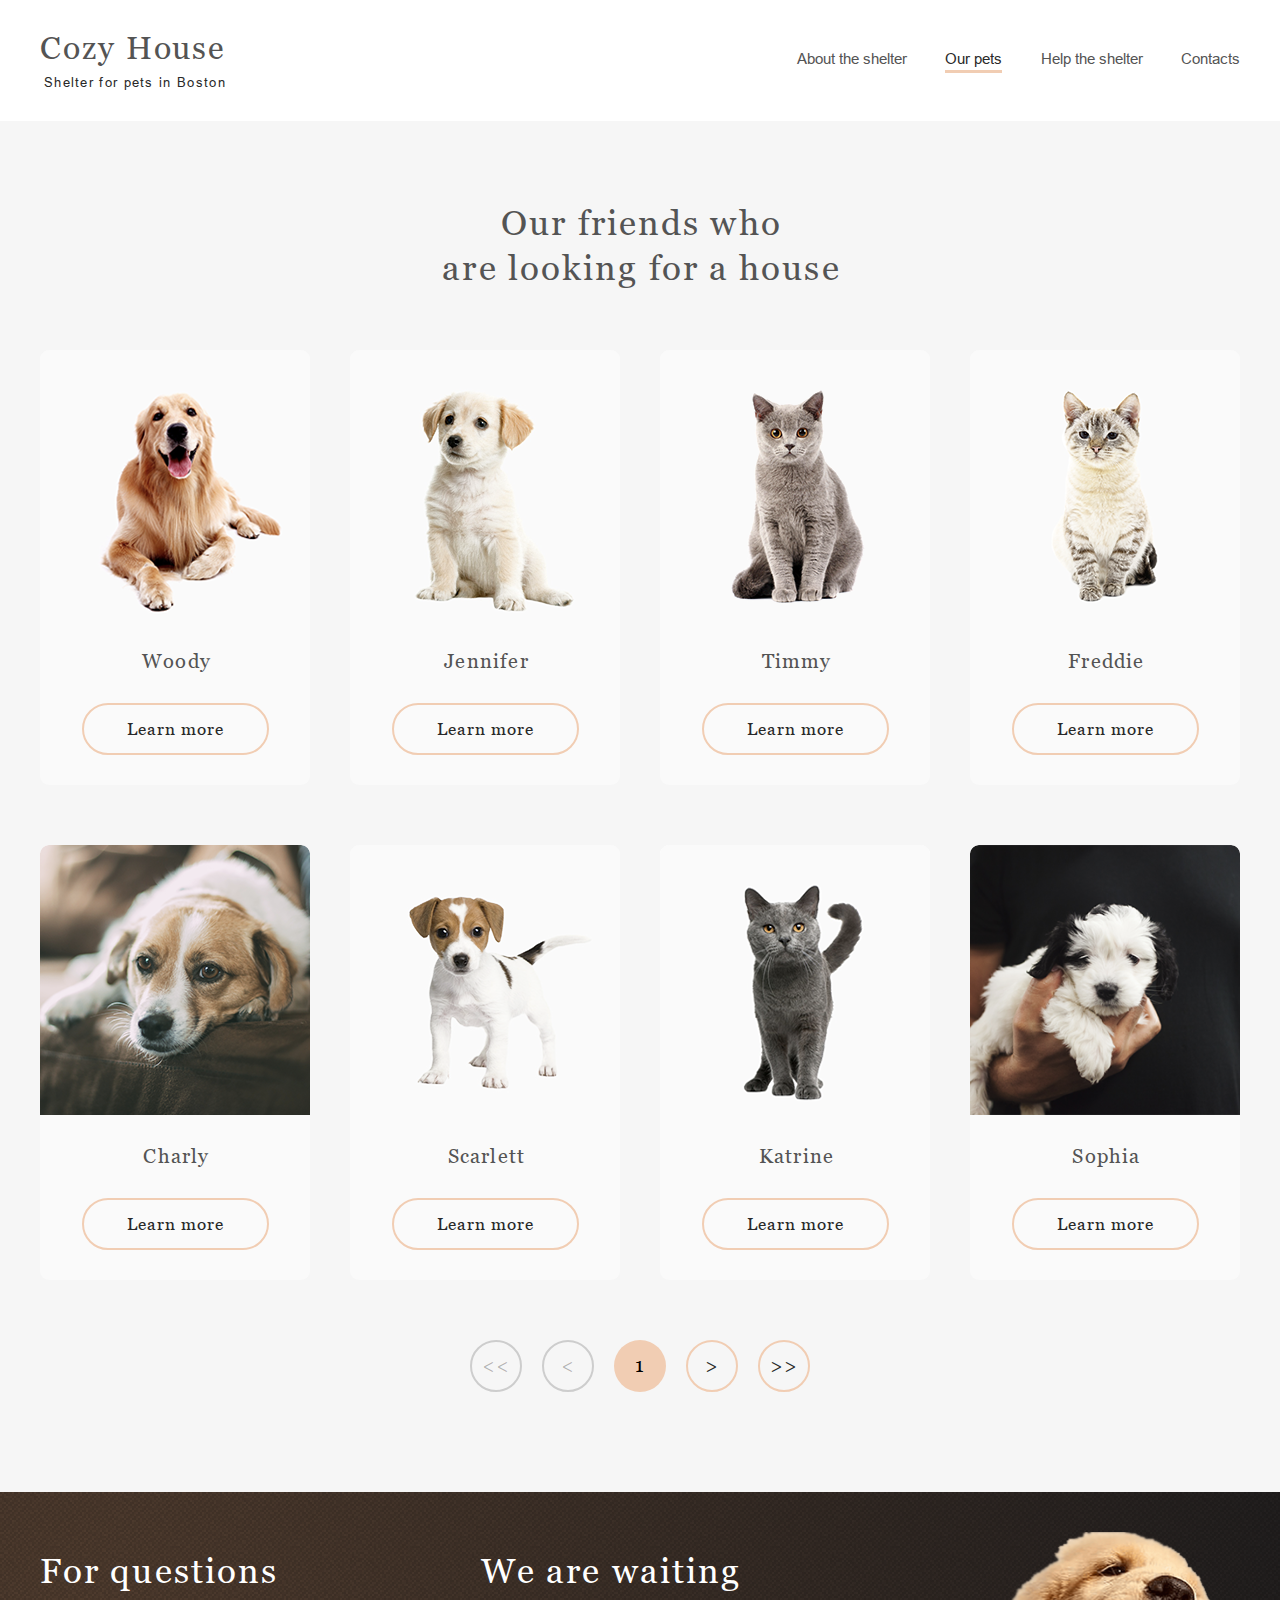
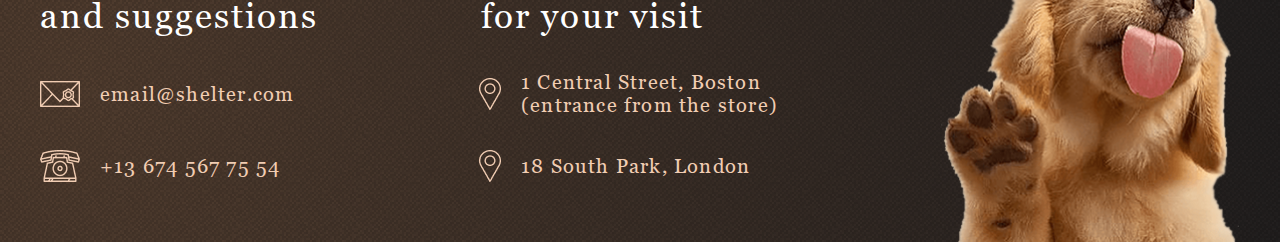
==== commit 6b78481f: "feat: generated 48 random elements + popap for it" ====
--- a/shelter/pages/pets/index.html
+++ b/shelter/pages/pets/index.html
@@ -79,12 +79,12 @@
                         <button class="button_secondary">Learn more</button>
                     </figure> -->
                 </div>
-                <nav class="pets-navigation">
-                    <button class="button_navigator_inactive" disabled>&lt;&lt;</button>
-                    <button class="button_navigator_inactive" disabled>&lt;</button>
-                    <button class="button_navigator_active">1</button>
-                    <button class="button_navigator">&gt;</button>
-                    <button class="button_navigator">&gt;&gt;</button>
+                <nav class="pets-navigation" id="pets-navigation">  
+                    <button class="button_navigator_inactive" id="button_navigator_left_home" disabled onclick="buttonNavigatorHome(this)">&lt;&lt;</button>
+                    <button class="button_navigator_inactive" id="button_navigator_left" disabled onclick="buttonNavigatorPrevious(this)">&lt;</button>
+                    <button class="button_navigator_active" id="pageNumber">1</button>
+                    <button class="button_navigator" id="button_navigator_right" onclick="buttonNavigatorNext(this)">&gt;</button>
+                    <button class="button_navigator" id="button_navigator_right_home" onclick="buttonNavigatorLast(this)">&gt;&gt;</button>
                 </nav>        
             </div>
         </main>
--- a/shelter/pages/pets/style.css
+++ b/shelter/pages/pets/style.css
@@ -118,12 +118,15 @@
   flex-wrap: wrap;
   display: flex;
   gap: 30px 40px;
+  height: 930px;
+  overflow: hidden;
 }
 .cards-container figure {
   height: 435px;
   width: 270px;
   background-color: #fafafa;
   border-radius: 9px;
+  margin-bottom: 30px;
 }
 .cards-container figure:hover {
   background-color: white;
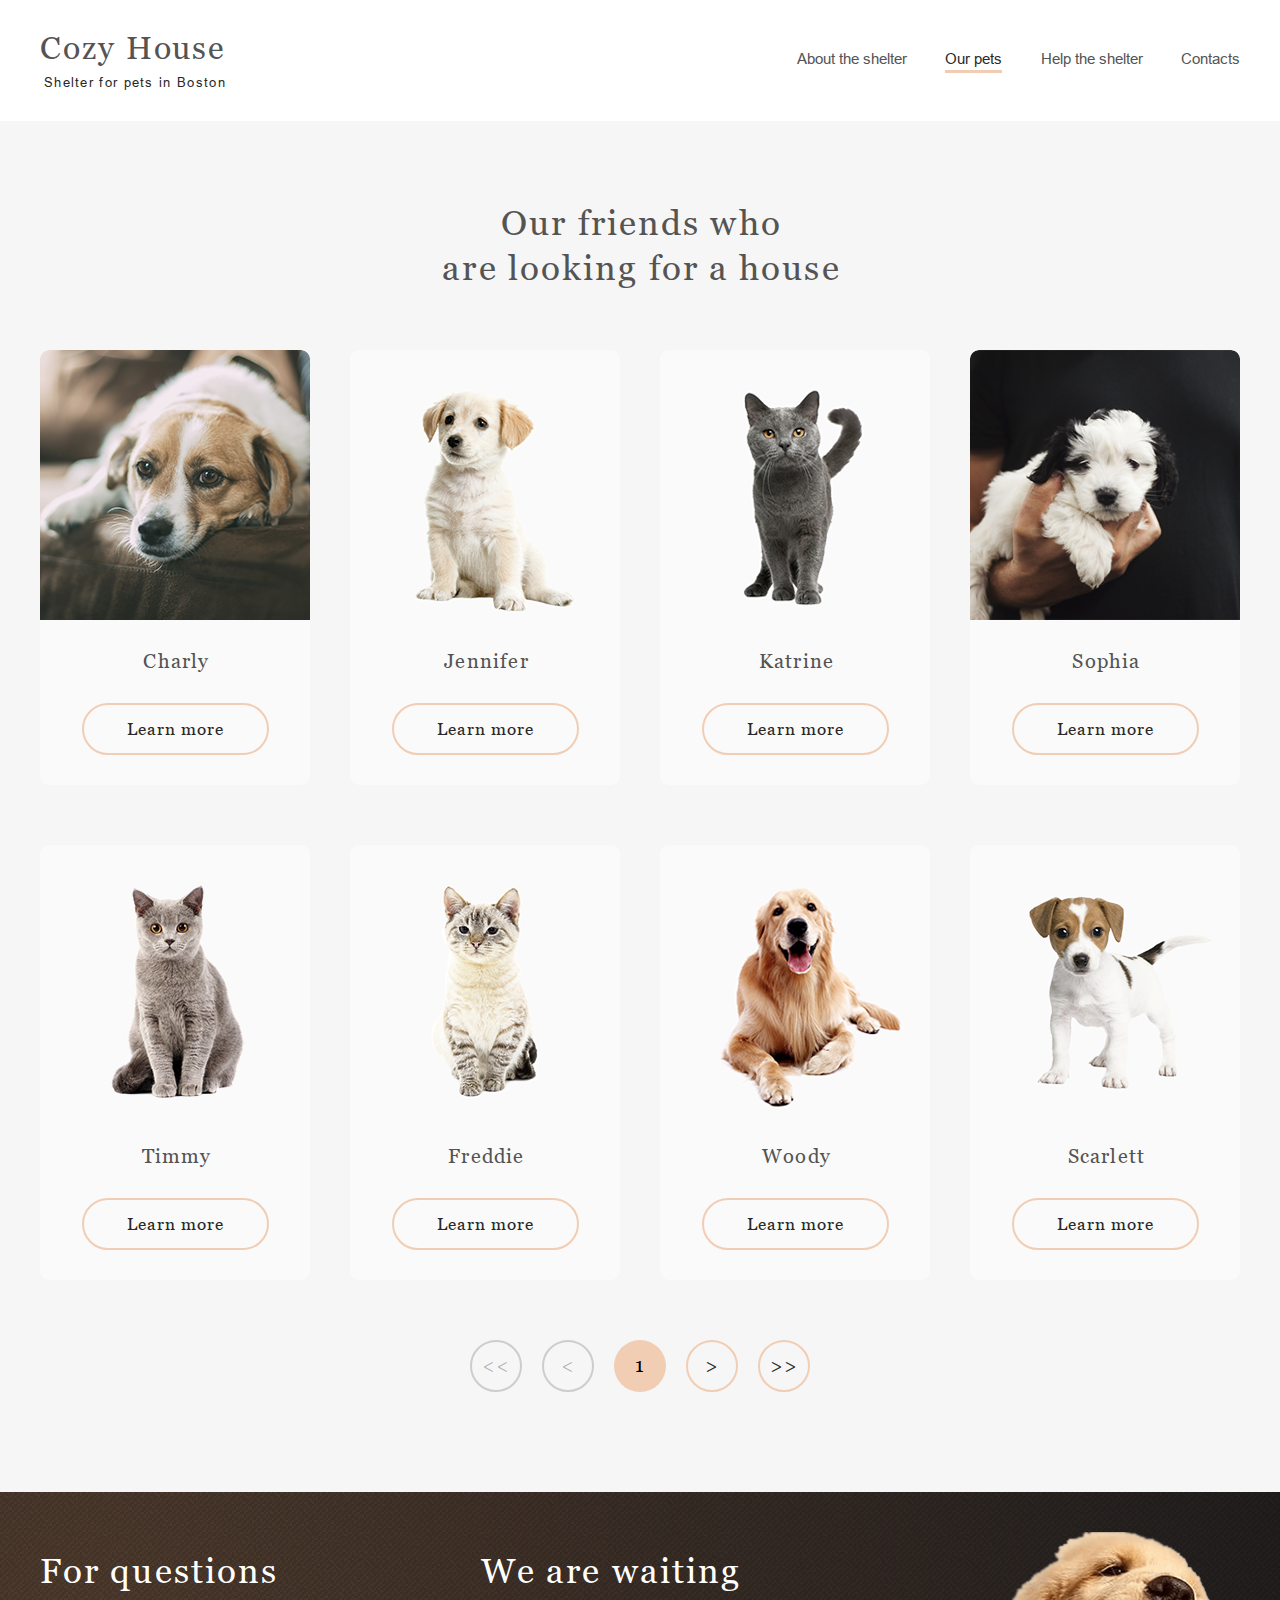
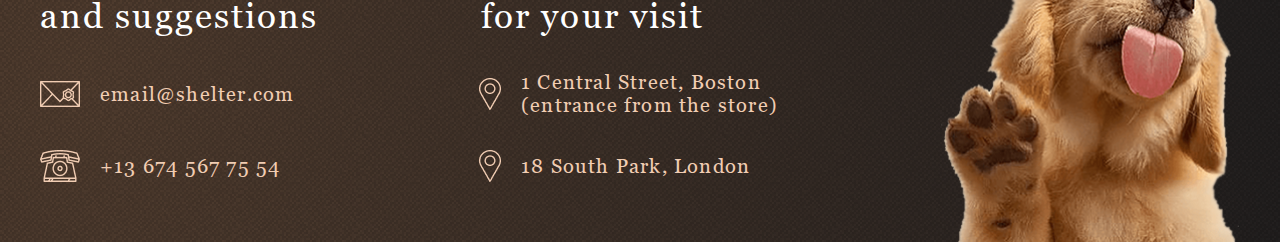
==== commit 9b6856be: "feat: pagination on pets on all sizes" ====
--- a/shelter/pages/pets/index.html
+++ b/shelter/pages/pets/index.html
@@ -80,11 +80,11 @@
                     </figure> -->
                 </div>
                 <nav class="pets-navigation" id="pets-navigation">  
-                    <button class="button_navigator_inactive" id="button_navigator_left_home" disabled onclick="buttonNavigatorHome(this)">&lt;&lt;</button>
-                    <button class="button_navigator_inactive" id="button_navigator_left" disabled onclick="buttonNavigatorPrevious(this)">&lt;</button>
+                    <button class="button_navigator_inactive" id="buttonNavigatorHome" disabled onclick="NavigatorHome(this)">&lt;&lt;</button>
+                    <button class="button_navigator_inactive" id="buttonNavigatorPrevious" disabled onclick="NavigatorPrevious(this)">&lt;</button>
                     <button class="button_navigator_active" id="pageNumber">1</button>
-                    <button class="button_navigator" id="button_navigator_right" onclick="buttonNavigatorNext(this)">&gt;</button>
-                    <button class="button_navigator" id="button_navigator_right_home" onclick="buttonNavigatorLast(this)">&gt;&gt;</button>
+                    <button class="button_navigator" id="buttonNavigatorNext" onclick="NavigatorNext(this)">&gt;</button>
+                    <button class="button_navigator" id="buttonNavigatorLast" onclick="NavigatorLast(this)">&gt;&gt;</button>
                 </nav>        
             </div>
         </main>
--- a/shelter/pages/pets/style.css
+++ b/shelter/pages/pets/style.css
@@ -181,7 +181,7 @@
   line-height: 115%;
   letter-spacing: 0.06em;
 }
-.pets-navigation .button_navigator_inactive {
+.pets-navigation [disabled] {
   border: 2px solid #cdcdcd;
 }
 .pets-navigation .button_navigator_active {
